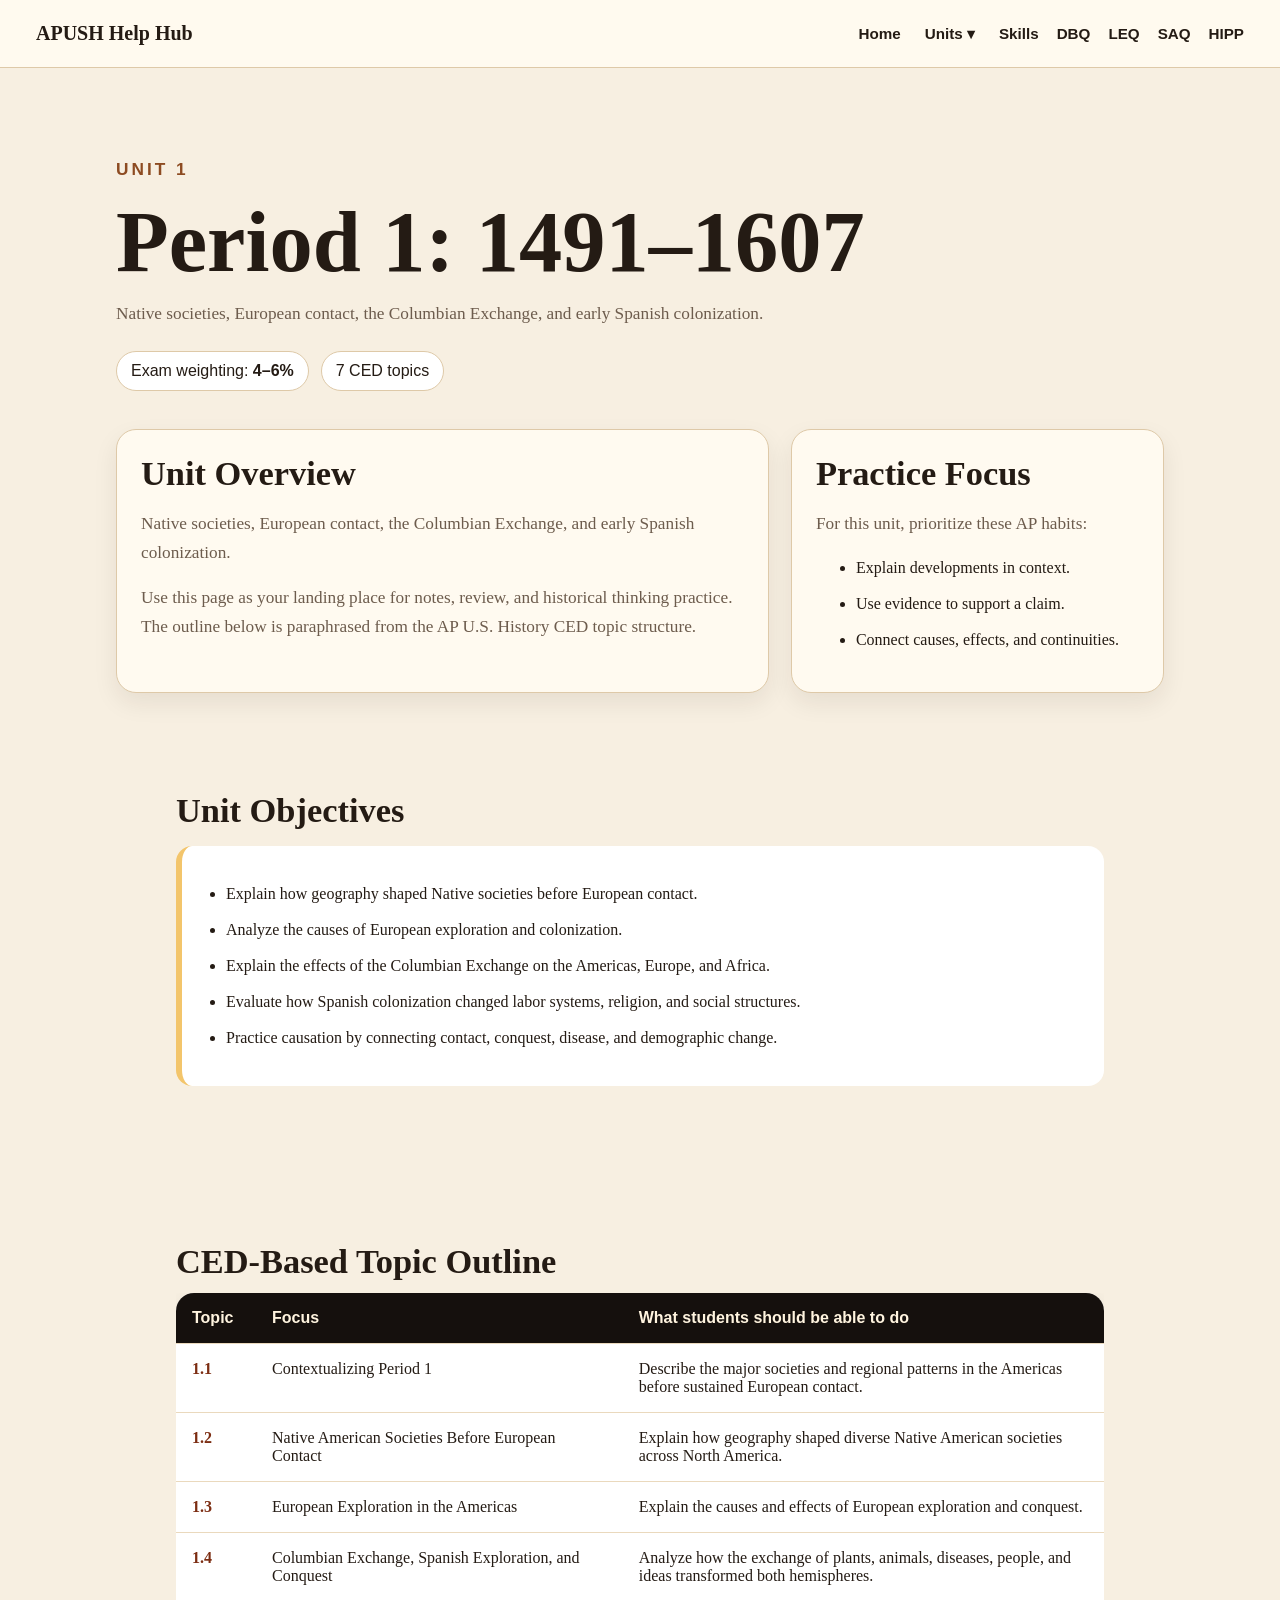
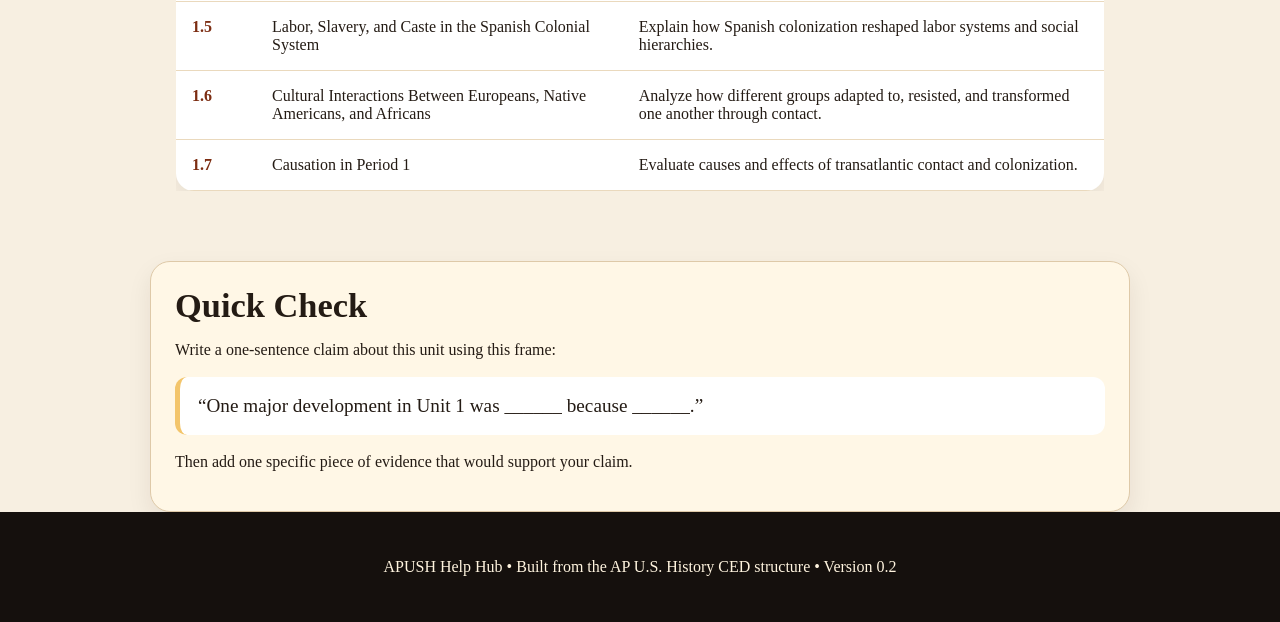
==== pages/unit1.html @ eba73da8 "Reorganized site into multi-page APUSH website" ====
<!DOCTYPE html>
<html lang="en">
<head>
  <meta charset="UTF-8" />
  <meta name="viewport" content="width=device-width, initial-scale=1.0" />
  <title>Unit 1: Period 1: 1491–1607 | APUSH Help Hub</title>
  <link rel="stylesheet" href="../css/style.css" />
</head>
<body>
  <header class="site-header">
    <a class="brand" href="../index.html">APUSH Help Hub</a>
    <button class="menu-toggle" aria-label="Toggle menu">☰</button>
    <nav class="site-nav">
      <a href="../index.html">Home</a>
      <div class="dropdown">
        <button>Units ▾</button>
        <div class="dropdown-menu">
          <a href="unit1.html">Unit 1</a>
<a href="unit2.html">Unit 2</a>
<a href="unit3.html">Unit 3</a>
<a href="unit4.html">Unit 4</a>
<a href="unit5.html">Unit 5</a>
<a href="unit6.html">Unit 6</a>
<a href="unit7.html">Unit 7</a>
<a href="unit8.html">Unit 8</a>
<a href="unit9.html">Unit 9</a>
        </div>
      </div>
      <a href="skills.html">Skills</a>
      <a href="dbq.html">DBQ</a>
      <a href="leq.html">LEQ</a>
      <a href="saq.html">SAQ</a>
      <a href="hipp.html">HIPP</a>
    </nav>
  </header>
  
  <main class="page-main">
    <section class="page-hero">
      <p class="eyebrow dark">Unit 1</p>
      <h1>Period 1: 1491–1607</h1>
      <p>Native societies, European contact, the Columbian Exchange, and early Spanish colonization.</p>
      <div class="meta-row">
        <span>Exam weighting: <strong>4–6%</strong></span>
        <span>7 CED topics</span>
      </div>
    </section>

    <section class="content-grid">
      <article class="content-card wide">
        <h2>Unit Overview</h2>
        <p>Native societies, European contact, the Columbian Exchange, and early Spanish colonization.</p>
        <p>
          Use this page as your landing place for notes, review, and historical thinking practice.
          The outline below is paraphrased from the AP U.S. History CED topic structure.
        </p>
      </article>

      <aside class="content-card">
        <h2>Practice Focus</h2>
        <p>For this unit, prioritize these AP habits:</p>
        <ul class="check-list">
          <li>Explain developments in context.</li>
          <li>Use evidence to support a claim.</li>
          <li>Connect causes, effects, and continuities.</li>
        </ul>
      </aside>
    </section>

    <section class="section narrow">
      <h2>Unit Objectives</h2>
      <ul class="objective-list">
        <li>Explain how geography shaped Native societies before European contact.</li>
<li>Analyze the causes of European exploration and colonization.</li>
<li>Explain the effects of the Columbian Exchange on the Americas, Europe, and Africa.</li>
<li>Evaluate how Spanish colonization changed labor systems, religion, and social structures.</li>
<li>Practice causation by connecting contact, conquest, disease, and demographic change.</li>
      </ul>
    </section>

    <section class="section narrow">
      <h2>CED-Based Topic Outline</h2>
      <div class="table-wrap">
        <table class="topic-table">
          <thead>
            <tr>
              <th>Topic</th>
              <th>Focus</th>
              <th>What students should be able to do</th>
            </tr>
          </thead>
          <tbody>
            
          <tr>
            <td>1.1</td>
            <td>Contextualizing Period 1</td>
            <td>Describe the major societies and regional patterns in the Americas before sustained European contact.</td>
          </tr>

          <tr>
            <td>1.2</td>
            <td>Native American Societies Before European Contact</td>
            <td>Explain how geography shaped diverse Native American societies across North America.</td>
          </tr>

          <tr>
            <td>1.3</td>
            <td>European Exploration in the Americas</td>
            <td>Explain the causes and effects of European exploration and conquest.</td>
          </tr>

          <tr>
            <td>1.4</td>
            <td>Columbian Exchange, Spanish Exploration, and Conquest</td>
            <td>Analyze how the exchange of plants, animals, diseases, people, and ideas transformed both hemispheres.</td>
          </tr>

          <tr>
            <td>1.5</td>
            <td>Labor, Slavery, and Caste in the Spanish Colonial System</td>
            <td>Explain how Spanish colonization reshaped labor systems and social hierarchies.</td>
          </tr>

          <tr>
            <td>1.6</td>
            <td>Cultural Interactions Between Europeans, Native Americans, and Africans</td>
            <td>Analyze how different groups adapted to, resisted, and transformed one another through contact.</td>
          </tr>

          <tr>
            <td>1.7</td>
            <td>Causation in Period 1</td>
            <td>Evaluate causes and effects of transatlantic contact and colonization.</td>
          </tr>
          </tbody>
        </table>
      </div>
    </section>

    <section class="section narrow practice-box">
      <h2>Quick Check</h2>
      <p>Write a one-sentence claim about this unit using this frame:</p>
      <blockquote>“One major development in Unit 1 was ______ because ______.”</blockquote>
      <p>Then add one specific piece of evidence that would support your claim.</p>
    </section>
  </main>

  <footer class="footer">
    <p>APUSH Help Hub • Built from the AP U.S. History CED structure • Version 0.2</p>
  </footer>
  <script src="../js/script.js"></script>
</body>
</html>
---- css/style.css ----
:root {
  --ink: #241b14;
  --brown: #5f3b23;
  --gold: #f3c56b;
  --cream: #f7efe1;
  --paper: #fffaf0;
  --muted: #6d5c4d;
  --line: #dec9a8;
  --dark: #15100d;
}

* { box-sizing: border-box; }

body {
  margin: 0;
  font-family: Georgia, "Times New Roman", serif;
  color: var(--ink);
  background: var(--cream);
}

a { color: inherit; }

.home-hero {
  min-height: 88vh;
  color: white;
  background:
    linear-gradient(rgba(18, 12, 8, 0.7), rgba(18, 12, 8, 0.7)),
    url("https://images.unsplash.com/photo-1579373903781-fd5c0c30c4cd?auto=format&fit=crop&w=1600&q=80");
  background-size: cover;
  background-position: center;
}

.home-nav, .site-header {
  display: flex;
  justify-content: space-between;
  align-items: center;
  gap: 18px;
  padding: 22px 36px;
}

.home-nav a, .site-nav a, .site-nav button {
  text-decoration: none;
  margin-left: 18px;
  font-family: Arial, sans-serif;
  font-weight: 700;
  font-size: 0.95rem;
}

.brand {
  font-weight: 900;
  font-size: 1.25rem;
  text-decoration: none;
}

.hero-inner {
  max-width: 930px;
  margin: 0 auto;
  padding: 120px 28px 80px;
  text-align: center;
}

.eyebrow {
  text-transform: uppercase;
  letter-spacing: 3px;
  color: var(--gold);
  font-family: Arial, sans-serif;
  font-weight: 800;
  font-size: 0.78rem;
}

.eyebrow.dark { color: #8d4b21; }

h1 {
  font-size: clamp(2.5rem, 7vw, 5.4rem);
  line-height: 0.95;
  margin: 14px 0;
}

h2 { font-size: 2.15rem; margin: 0 0 12px; }

h3 { margin-top: 0; }

.subtitle {
  max-width: 760px;
  margin: 0 auto;
  font-size: 1.25rem;
  line-height: 1.6;
}

.hero-actions { margin-top: 30px; }

.btn {
  display: inline-block;
  padding: 14px 22px;
  border-radius: 999px;
  margin: 8px;
  text-decoration: none;
  font-family: Arial, sans-serif;
  font-weight: 900;
}

.primary { background: var(--gold); color: var(--ink); }

.secondary { border: 2px solid white; color: white; }

.section {
  max-width: 1120px;
  margin: 0 auto;
  padding: 70px 26px;
}

.section.narrow { max-width: 980px; }

.section-heading {
  max-width: 780px;
  margin-bottom: 28px;
}

.section-heading p, .page-hero p, .content-card p, .split-section p {
  color: var(--muted);
  font-size: 1.08rem;
  line-height: 1.65;
}

.unit-grid {
  display: grid;
  grid-template-columns: repeat(3, 1fr);
  gap: 18px;
}

.unit-tile, .skill-card, .content-card, .practice-box {
  background: var(--paper);
  border: 1px solid var(--line);
  border-radius: 20px;
  padding: 24px;
  box-shadow: 0 10px 25px rgba(35, 25, 15, 0.08);
}

.unit-tile {
  display: block;
  text-decoration: none;
  transition: transform 0.2s ease, box-shadow 0.2s ease;
}

.unit-tile:hover, .skill-card:hover {
  transform: translateY(-4px);
  box-shadow: 0 16px 35px rgba(35, 25, 15, 0.14);
}

.unit-tile span {
  display: inline-block;
  background: var(--brown);
  color: white;
  border-radius: 999px;
  padding: 5px 10px;
  font-family: Arial, sans-serif;
  font-size: 0.8rem;
  margin-bottom: 12px;
}

.unit-tile strong {
  display: block;
  font-size: 1.25rem;
  line-height: 1.3;
}

.unit-tile em {
  display: block;
  margin-top: 10px;
  color: var(--muted);
}

.split-section {
  display: grid;
  grid-template-columns: 1.5fr 1fr;
  gap: 26px;
  align-items: center;
}

.feature-card {
  background: var(--dark);
  color: #fff4df;
  border-radius: 24px;
  padding: 28px;
}

.check-list li, .objective-list li {
  margin: 12px 0;
  line-height: 1.5;
}

.text-link {
  color: #7c2d12;
  font-weight: 900;
  font-family: Arial, sans-serif;
}

.site-header {
  position: sticky;
  top: 0;
  z-index: 5;
  background: rgba(255, 250, 240, 0.95);
  border-bottom: 1px solid var(--line);
  backdrop-filter: blur(8px);
}

.site-nav {
  display: flex;
  align-items: center;
  flex-wrap: wrap;
}

.site-nav a, .site-nav button {
  color: var(--ink);
  background: none;
  border: none;
  cursor: pointer;
}

.dropdown {
  position: relative;
  display: inline-block;
}

.dropdown-menu {
  display: none;
  position: absolute;
  right: 0;
  min-width: 190px;
  background: white;
  border: 1px solid var(--line);
  border-radius: 16px;
  padding: 10px;
  box-shadow: 0 18px 40px rgba(20, 15, 10, 0.16);
}

.dropdown-menu a {
  display: block;
  margin: 0;
  padding: 10px;
  border-radius: 10px;
}

.dropdown:hover .dropdown-menu { display: block; }

.menu-toggle { display: none; }

.page-main { min-height: 80vh; }

.page-hero {
  max-width: 1100px;
  margin: 0 auto;
  padding: 70px 26px 38px;
}

.page-hero h1 {
  color: var(--ink);
}

.meta-row {
  display: flex;
  flex-wrap: wrap;
  gap: 12px;
  margin-top: 22px;
}

.meta-row span {
  background: white;
  border: 1px solid var(--line);
  border-radius: 999px;
  padding: 10px 14px;
  font-family: Arial, sans-serif;
  color: var(--ink);
}

.content-grid {
  max-width: 1100px;
  margin: 0 auto;
  padding: 0 26px 28px;
  display: grid;
  grid-template-columns: 1.4fr 0.8fr;
  gap: 22px;
}

.content-card.wide { min-height: 200px; }

.objective-list {
  background: white;
  border-left: 6px solid var(--gold);
  padding: 24px 28px 24px 44px;
  border-radius: 16px;
}

.table-wrap { overflow-x: auto; }

.topic-table {
  width: 100%;
  border-collapse: collapse;
  background: white;
  border-radius: 18px;
  overflow: hidden;
  box-shadow: 0 8px 22px rgba(35, 25, 15, 0.08);
}

.topic-table th {
  background: var(--dark);
  color: #fff4df;
  text-align: left;
  font-family: Arial, sans-serif;
}

.topic-table th, .topic-table td {
  padding: 16px;
  border-bottom: 1px solid #ead9bd;
  vertical-align: top;
}

.topic-table td:first-child {
  font-weight: 900;
  color: #7c2d12;
  width: 80px;
}

.practice-box {
  background: #fff7e6;
}

blockquote {
  margin: 18px 0;
  padding: 18px;
  border-left: 5px solid var(--gold);
  background: white;
  border-radius: 12px;
  font-size: 1.2rem;
}

.skill-grid {
  display: grid;
  grid-template-columns: repeat(2, 1fr);
  gap: 20px;
}

.skill-card {
  display: block;
  text-decoration: none;
}

.big li { font-size: 1.1rem; }

.footer {
  text-align: center;
  padding: 30px;
  background: var(--dark);
  color: #fff4df;
}

@media (max-width: 820px) {
  .home-nav, .site-header { padding: 18px 20px; align-items: flex-start; }
  .home-nav { flex-direction: column; }
  .home-nav a { margin-left: 0; margin-right: 12px; }

  .unit-grid, .split-section, .content-grid, .skill-grid {
    grid-template-columns: 1fr;
  }

  .site-nav {
    display: none;
    width: 100%;
    flex-direction: column;
    align-items: flex-start;
  }

  .site-nav.open { display: flex; }

  .site-nav a, .site-nav button {
    margin: 10px 0;
  }

  .menu-toggle {
    display: block;
    border: none;
    background: var(--brown);
    color: white;
    border-radius: 10px;
    padding: 8px 12px;
  }

  .dropdown-menu {
    position: static;
    display: block;
    box-shadow: none;
    background: transparent;
    border: none;
  }
}
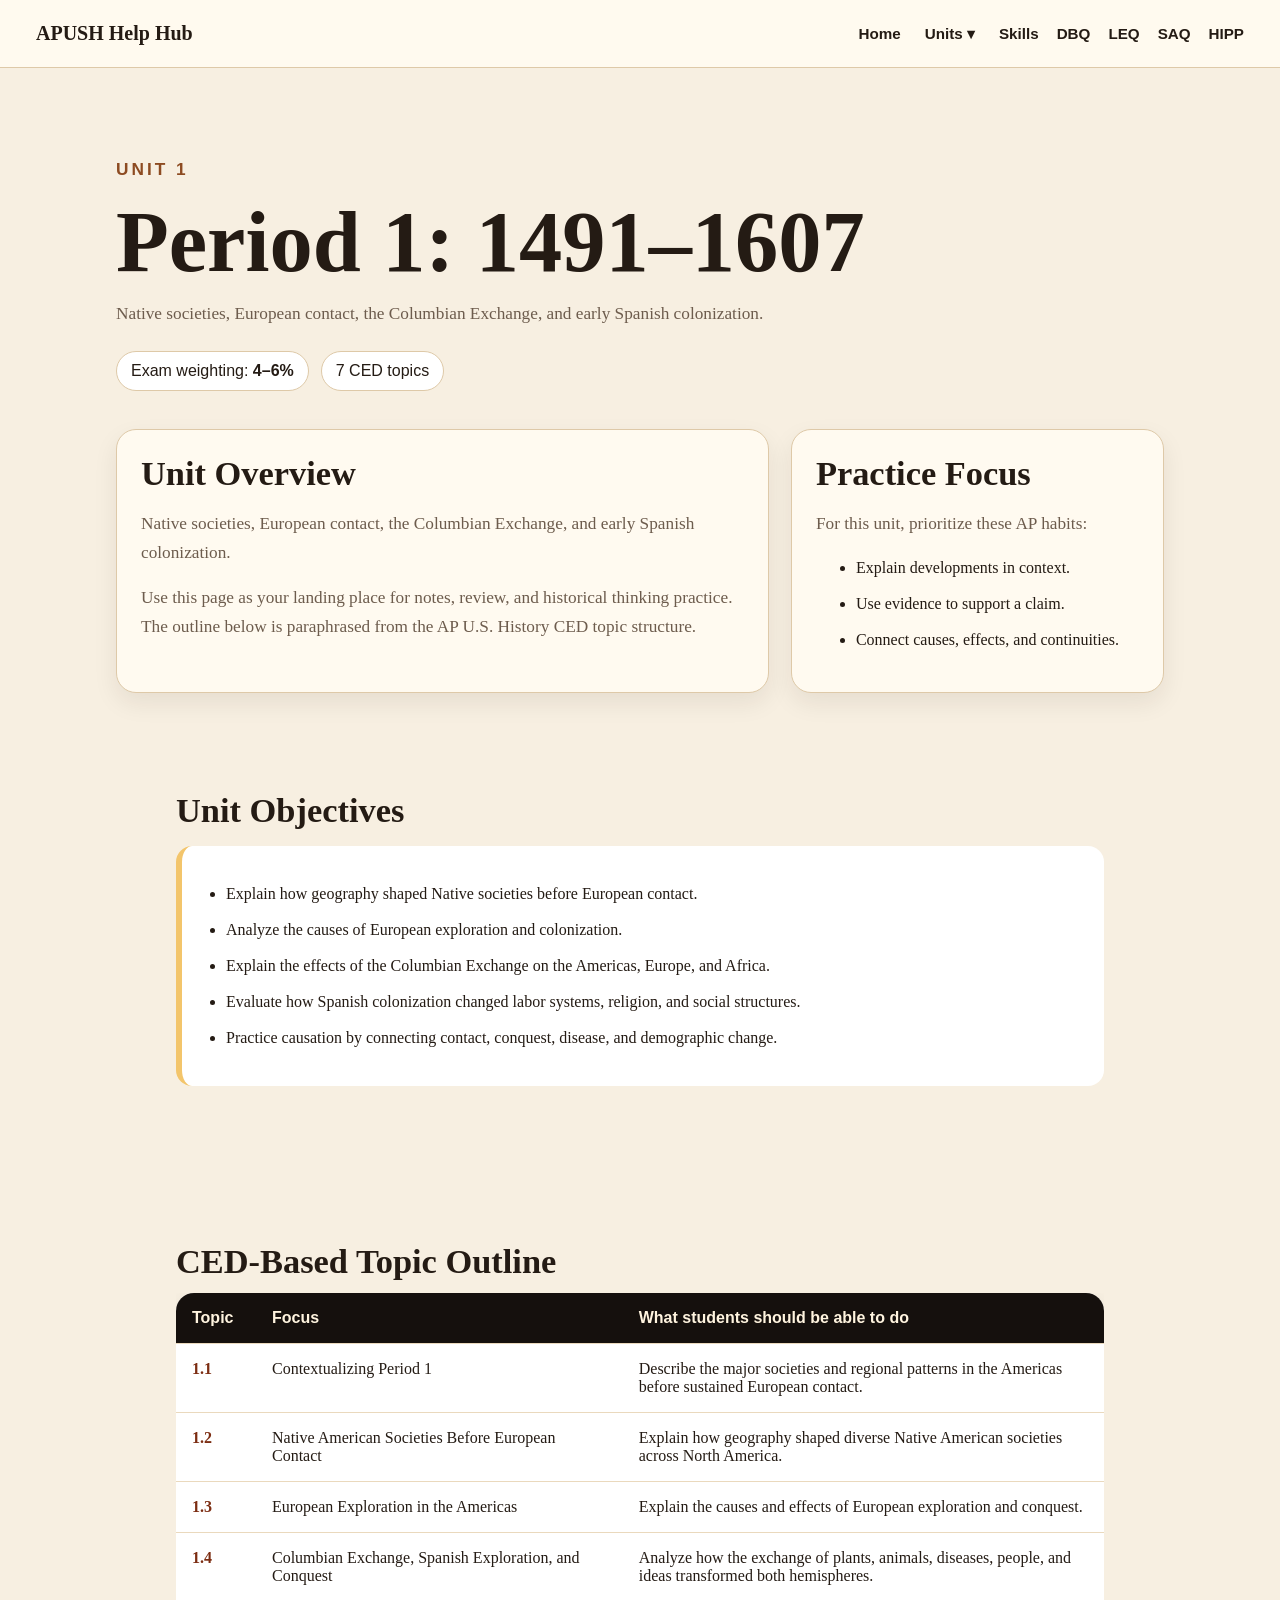
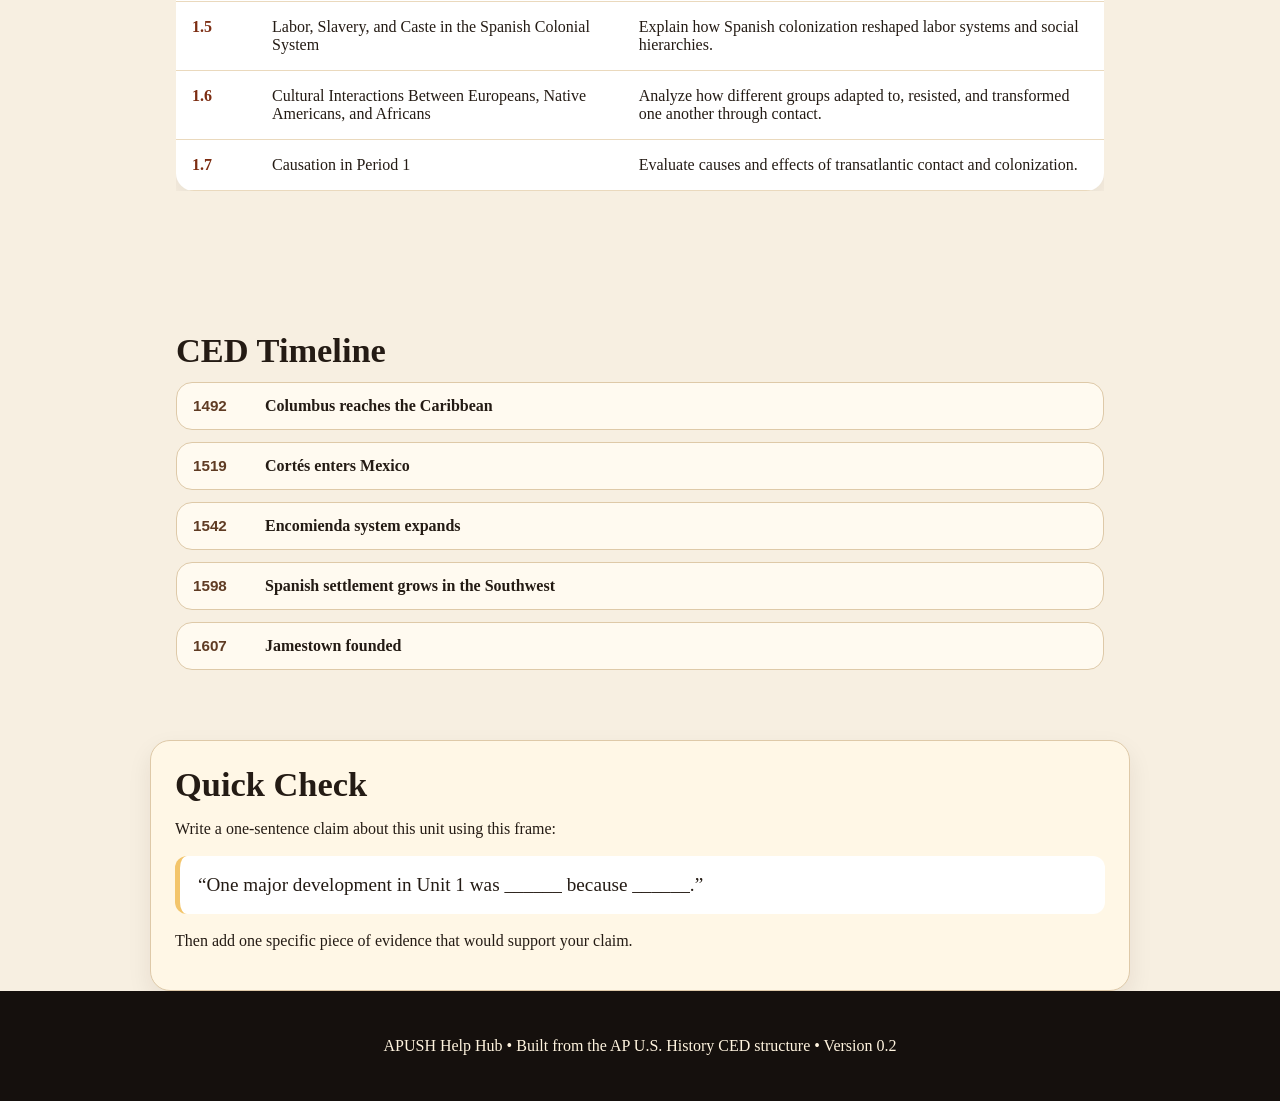
==== commit d8231f75: "timelines added" ====
--- a/pages/unit1.html
+++ b/pages/unit1.html
@@ -136,6 +136,32 @@
       </div>
     </section>
 
+    <section class="section narrow">
+      <h2>CED Timeline</h2>
+      <div class="timeline">
+        <details class="timeline-item">
+          <summary><span class="timeline-year">1492</span><span>Columbus reaches the Caribbean</span></summary>
+          <p>European contact launched lasting exchanges of goods, disease, and power across the Atlantic world.</p>
+        </details>
+        <details class="timeline-item">
+          <summary><span class="timeline-year">1519</span><span>Cortés enters Mexico</span></summary>
+          <p>The Spanish conquest of the Aztec Empire reshaped the balance of power in the Americas.</p>
+        </details>
+        <details class="timeline-item">
+          <summary><span class="timeline-year">1542</span><span>Encomienda system expands</span></summary>
+          <p>Spanish colonial labor systems increasingly depended on coerced labor and racial hierarchy.</p>
+        </details>
+        <details class="timeline-item">
+          <summary><span class="timeline-year">1598</span><span>Spanish settlement grows in the Southwest</span></summary>
+          <p>Mission and presidio networks extended imperial control and reshaped Native life.</p>
+        </details>
+        <details class="timeline-item">
+          <summary><span class="timeline-year">1607</span><span>Jamestown founded</span></summary>
+          <p>English colonization began in North America and set the stage for later imperial competition.</p>
+        </details>
+      </div>
+    </section>
+
     <section class="section narrow practice-box">
       <h2>Quick Check</h2>
       <p>Write a one-sentence claim about this unit using this frame:</p>
--- a/css/style.css
+++ b/css/style.css
@@ -26,9 +26,10 @@
   color: white;
   background:
     linear-gradient(rgba(18, 12, 8, 0.7), rgba(18, 12, 8, 0.7)),
-    url("https://images.unsplash.com/photo-1579373903781-fd5c0c30c4cd?auto=format&fit=crop&w=1600&q=80");
+    url("../assets/images/Washington_Crossing_the_Delaware_MET_DP245003FXD.jpg");
   background-size: cover;
   background-position: center;
+  background-repeat: no-repeat;
 }
 
 .home-nav, .site-header {
@@ -188,6 +189,39 @@
 .check-list li, .objective-list li {
   margin: 12px 0;
   line-height: 1.5;
+}
+
+.timeline {
+  display: grid;
+  gap: 12px;
+}
+
+.timeline-item {
+  border: 1px solid var(--line);
+  border-radius: 16px;
+  padding: 14px 16px;
+  background: var(--paper);
+}
+
+.timeline-item summary {
+  cursor: pointer;
+  font-weight: 700;
+  display: flex;
+  gap: 12px;
+  align-items: center;
+}
+
+.timeline-year {
+  color: var(--brown);
+  font-family: Arial, sans-serif;
+  font-size: 0.95rem;
+  min-width: 60px;
+}
+
+.timeline-item p {
+  margin: 10px 0 0 72px;
+  color: var(--muted);
+  line-height: 1.55;
 }
 
 .text-link {
